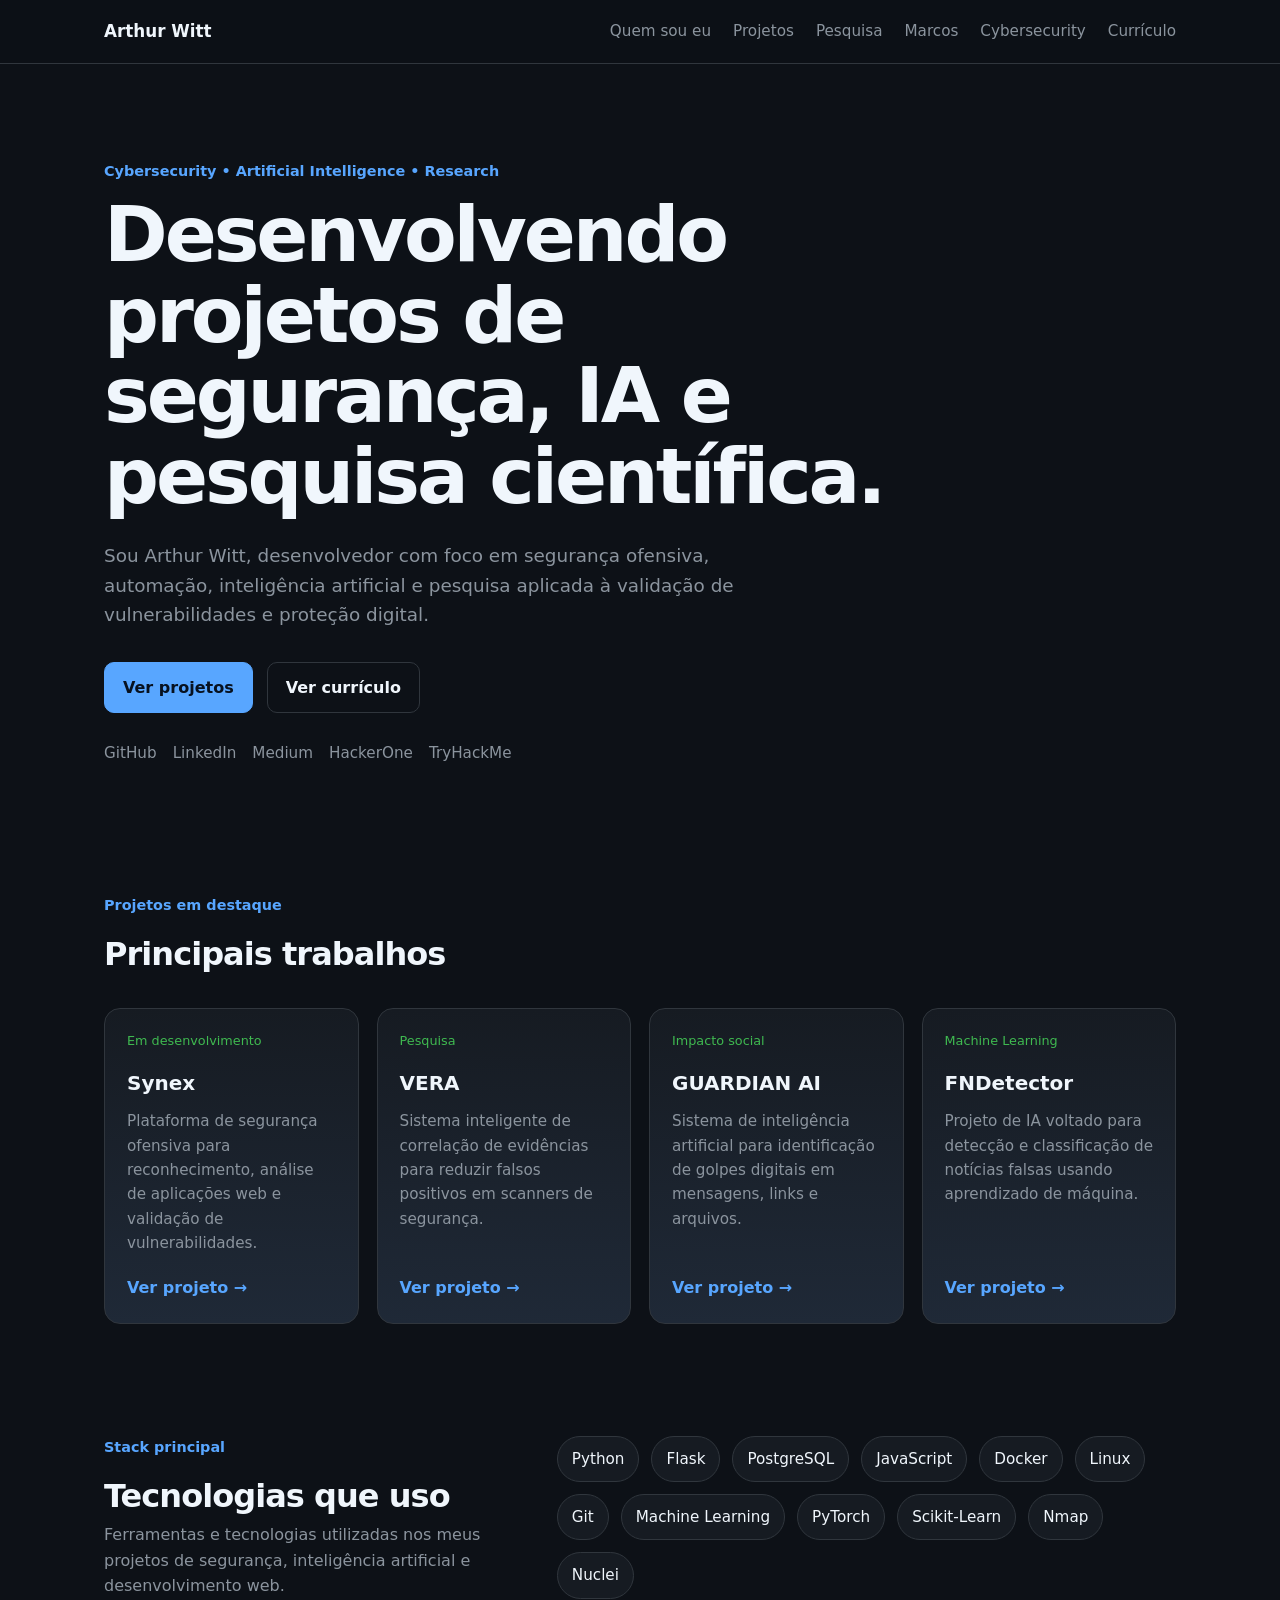
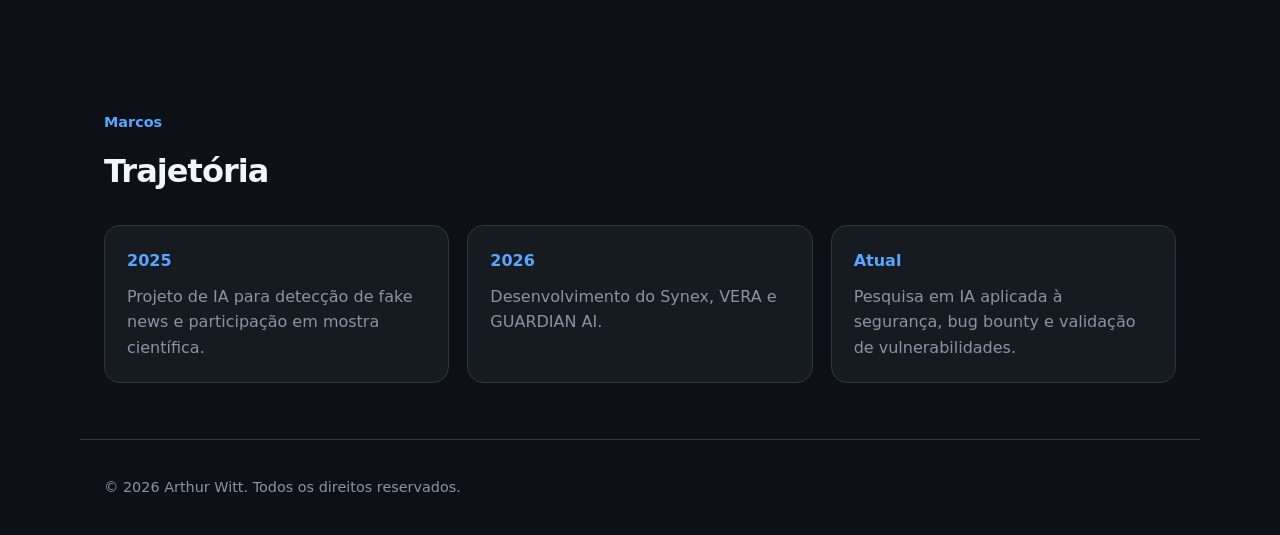
==== index.html @ 699a6fd7 "first commit" ====
<!DOCTYPE html>
<html lang="pt-BR">
<head>
  <meta charset="UTF-8" />
  <meta name="viewport" content="width=device-width, initial-scale=1.0" />

  <title>Arthur Witt | Cybersecurity, AI & Research</title>
  <meta name="description" content="Portfólio de Arthur Witt: cybersecurity, inteligência artificial, pesquisa científica e desenvolvimento de software." />

  <link rel="stylesheet" href="assets/css/home.css" />
</head>
<body>

  <header class="site-header">
    <nav class="navbar">
      <a href="index.html" class="logo">Arthur Witt</a>

      <ul class="nav-links">
        <li><a href="about.html">Quem sou eu</a></li>
        <li><a href="projects.html">Projetos</a></li>
        <li><a href="research.html">Pesquisa</a></li>
        <li><a href="achievements.html">Marcos</a></li>
        <li><a href="cybersecurity.html">Cybersecurity</a></li>
        <li><a href="resume.html">Currículo</a></li>
      </ul>
    </nav>
  </header>

  <main>

    <section class="hero">
      <div class="hero-content">
        <p class="eyebrow">Cybersecurity • Artificial Intelligence • Research</p>

        <h1>Desenvolvendo projetos de segurança, IA e pesquisa científica.</h1>

        <p class="hero-description">
          Sou Arthur Witt, desenvolvedor com foco em segurança ofensiva,
          automação, inteligência artificial e pesquisa aplicada à validação
          de vulnerabilidades e proteção digital.
        </p>

        <div class="hero-actions">
          <a href="projects.html" class="btn btn-primary">Ver projetos</a>
          <a href="resume.html" class="btn btn-secondary">Ver currículo</a>
        </div>

        <div class="social-links">
          <a href="#" target="_blank">GitHub</a>
          <a href="#" target="_blank">LinkedIn</a>
          <a href="#" target="_blank">Medium</a>
          <a href="#" target="_blank">HackerOne</a>
          <a href="#" target="_blank">TryHackMe</a>
        </div>
      </div>
    </section>

    <section class="section">
      <div class="section-header">
        <p class="section-label">Projetos em destaque</p>
        <h2>Principais trabalhos</h2>
      </div>

      <div class="project-grid">
        <article class="project-card">
          <span class="status">Em desenvolvimento</span>
          <h3>Synex</h3>
          <p>
            Plataforma de segurança ofensiva para reconhecimento, análise de
            aplicações web e validação de vulnerabilidades.
          </p>
          <a href="projects/synex.html">Ver projeto →</a>
        </article>

        <article class="project-card">
          <span class="status">Pesquisa</span>
          <h3>VERA</h3>
          <p>
            Sistema inteligente de correlação de evidências para reduzir falsos
            positivos em scanners de segurança.
          </p>
          <a href="projects/vera.html">Ver projeto →</a>
        </article>

        <article class="project-card">
          <span class="status">Impacto social</span>
          <h3>GUARDIAN AI</h3>
          <p>
            Sistema de inteligência artificial para identificação de golpes
            digitais em mensagens, links e arquivos.
          </p>
          <a href="projects/guardian-ai.html">Ver projeto →</a>
        </article>

        <article class="project-card">
          <span class="status">Machine Learning</span>
          <h3>FNDetector</h3>
          <p>
            Projeto de IA voltado para detecção e classificação de notícias
            falsas usando aprendizado de máquina.
          </p>
          <a href="projects/fndetector.html">Ver projeto →</a>
        </article>
      </div>
    </section>

    <section class="section split-section">
      <div>
        <p class="section-label">Stack principal</p>
        <h2>Tecnologias que uso</h2>
        <p class="muted">
          Ferramentas e tecnologias utilizadas nos meus projetos de segurança,
          inteligência artificial e desenvolvimento web.
        </p>
      </div>

      <div class="tech-list">
        <span>Python</span>
        <span>Flask</span>
        <span>PostgreSQL</span>
        <span>JavaScript</span>
        <span>Docker</span>
        <span>Linux</span>
        <span>Git</span>
        <span>Machine Learning</span>
        <span>PyTorch</span>
        <span>Scikit-Learn</span>
        <span>Nmap</span>
        <span>Nuclei</span>
      </div>
    </section>

    <section class="section timeline-preview">
      <div class="section-header">
        <p class="section-label">Marcos</p>
        <h2>Trajetória</h2>
      </div>

      <div class="timeline-grid">
        <div class="timeline-item">
          <span>2025</span>
          <p>Projeto de IA para detecção de fake news e participação em mostra científica.</p>
        </div>

        <div class="timeline-item">
          <span>2026</span>
          <p>Desenvolvimento do Synex, VERA e GUARDIAN AI.</p>
        </div>

        <div class="timeline-item">
          <span>Atual</span>
          <p>Pesquisa em IA aplicada à segurança, bug bounty e validação de vulnerabilidades.</p>
        </div>
      </div>
    </section>

  </main>

  <footer class="site-footer">
    <p>© 2026 Arthur Witt. Todos os direitos reservados.</p>
  </footer>

</body>
</html>
---- assets/css/home.css ----
:root {
  --bg: #0d1117;
  --bg-soft: #161b22;
  --bg-card: #1f2937;
  --border: #30363d;
  --text: #f0f6fc;
  --muted: #8b949e;
  --accent: #58a6ff;
  --accent-hover: #79c0ff;
  --green: #3fb950;
  --radius: 16px;
  --max-width: 1120px;
}

* {
  margin: 0;
  padding: 0;
  box-sizing: border-box;
}

body {
  background: var(--bg);
  color: var(--text);
  font-family: Inter, system-ui, -apple-system, BlinkMacSystemFont, "Segoe UI", sans-serif;
  line-height: 1.6;
}

a {
  color: inherit;
  text-decoration: none;
}

.site-header {
  border-bottom: 1px solid var(--border);
  background: rgba(13, 17, 23, 0.9);
  backdrop-filter: blur(12px);
  position: sticky;
  top: 0;
  z-index: 20;
}

.navbar {
  max-width: var(--max-width);
  margin: 0 auto;
  padding: 18px 24px;
  display: flex;
  align-items: center;
  justify-content: space-between;
}

.logo {
  font-weight: 700;
  font-size: 1.05rem;
}

.nav-links {
  display: flex;
  gap: 22px;
  list-style: none;
  font-size: 0.95rem;
  color: var(--muted);
}

.nav-links a:hover {
  color: var(--accent);
}

.hero {
  max-width: var(--max-width);
  margin: 0 auto;
  padding: 96px 24px 72px;
}

.hero-content {
  max-width: 820px;
}

.eyebrow,
.section-label {
  color: var(--accent);
  font-weight: 600;
  font-size: 0.9rem;
  margin-bottom: 12px;
}

.hero h1 {
  font-size: clamp(2.4rem, 6vw, 4.8rem);
  line-height: 1.05;
  letter-spacing: -0.04em;
  margin-bottom: 24px;
}

.hero-description {
  color: var(--muted);
  font-size: 1.15rem;
  max-width: 720px;
  margin-bottom: 32px;
}

.hero-actions {
  display: flex;
  gap: 14px;
  flex-wrap: wrap;
  margin-bottom: 28px;
}

.btn {
  padding: 12px 18px;
  border-radius: 10px;
  font-weight: 600;
  border: 1px solid var(--border);
}

.btn-primary {
  background: var(--accent);
  color: #07111f;
  border-color: var(--accent);
}

.btn-primary:hover {
  background: var(--accent-hover);
}

.btn-secondary {
  background: transparent;
  color: var(--text);
}

.btn-secondary:hover {
  border-color: var(--accent);
  color: var(--accent);
}

.social-links {
  display: flex;
  gap: 16px;
  flex-wrap: wrap;
  color: var(--muted);
  font-size: 0.95rem;
}

.social-links a:hover {
  color: var(--accent);
}

.section {
  max-width: var(--max-width);
  margin: 0 auto;
  padding: 56px 24px;
}

.section-header {
  margin-bottom: 28px;
}

.section h2 {
  font-size: 2rem;
  letter-spacing: -0.03em;
}

.project-grid {
  display: grid;
  grid-template-columns: repeat(4, 1fr);
  gap: 18px;
}

.project-card {
  background: linear-gradient(180deg, var(--bg-soft), var(--bg-card));
  border: 1px solid var(--border);
  border-radius: var(--radius);
  padding: 22px;
  min-height: 260px;
  display: flex;
  flex-direction: column;
  transition: transform 0.2s ease, border-color 0.2s ease;
}

.project-card:hover {
  transform: translateY(-4px);
  border-color: var(--accent);
}

.status {
  color: var(--green);
  font-size: 0.8rem;
  margin-bottom: 16px;
}

.project-card h3 {
  font-size: 1.25rem;
  margin-bottom: 10px;
}

.project-card p {
  color: var(--muted);
  font-size: 0.95rem;
  flex: 1;
}

.project-card a {
  color: var(--accent);
  margin-top: 20px;
  font-weight: 600;
}

.split-section {
  display: grid;
  grid-template-columns: 0.8fr 1.2fr;
  gap: 40px;
  align-items: start;
}

.muted {
  color: var(--muted);
}

.tech-list {
  display: flex;
  flex-wrap: wrap;
  gap: 12px;
}

.tech-list span {
  border: 1px solid var(--border);
  background: var(--bg-soft);
  color: var(--text);
  padding: 10px 14px;
  border-radius: 999px;
  font-size: 0.95rem;
}

.timeline-grid {
  display: grid;
  grid-template-columns: repeat(3, 1fr);
  gap: 18px;
}

.timeline-item {
  border: 1px solid var(--border);
  border-radius: var(--radius);
  padding: 22px;
  background: var(--bg-soft);
}

.timeline-item span {
  color: var(--accent);
  font-weight: 700;
}

.timeline-item p {
  margin-top: 10px;
  color: var(--muted);
}

.site-footer {
  max-width: var(--max-width);
  margin: 0 auto;
  padding: 36px 24px;
  border-top: 1px solid var(--border);
  color: var(--muted);
  font-size: 0.9rem;
}

@media (max-width: 900px) {
  .nav-links {
    display: none;
  }

  .project-grid {
    grid-template-columns: repeat(2, 1fr);
  }

  .split-section {
    grid-template-columns: 1fr;
  }

  .timeline-grid {
    grid-template-columns: 1fr;
  }
}

@media (max-width: 600px) {
  .hero {
    padding-top: 72px;
  }

  .project-grid {
    grid-template-columns: 1fr;
  }

  .hero-actions {
    flex-direction: column;
  }

  .btn {
    text-align: center;
  }
}
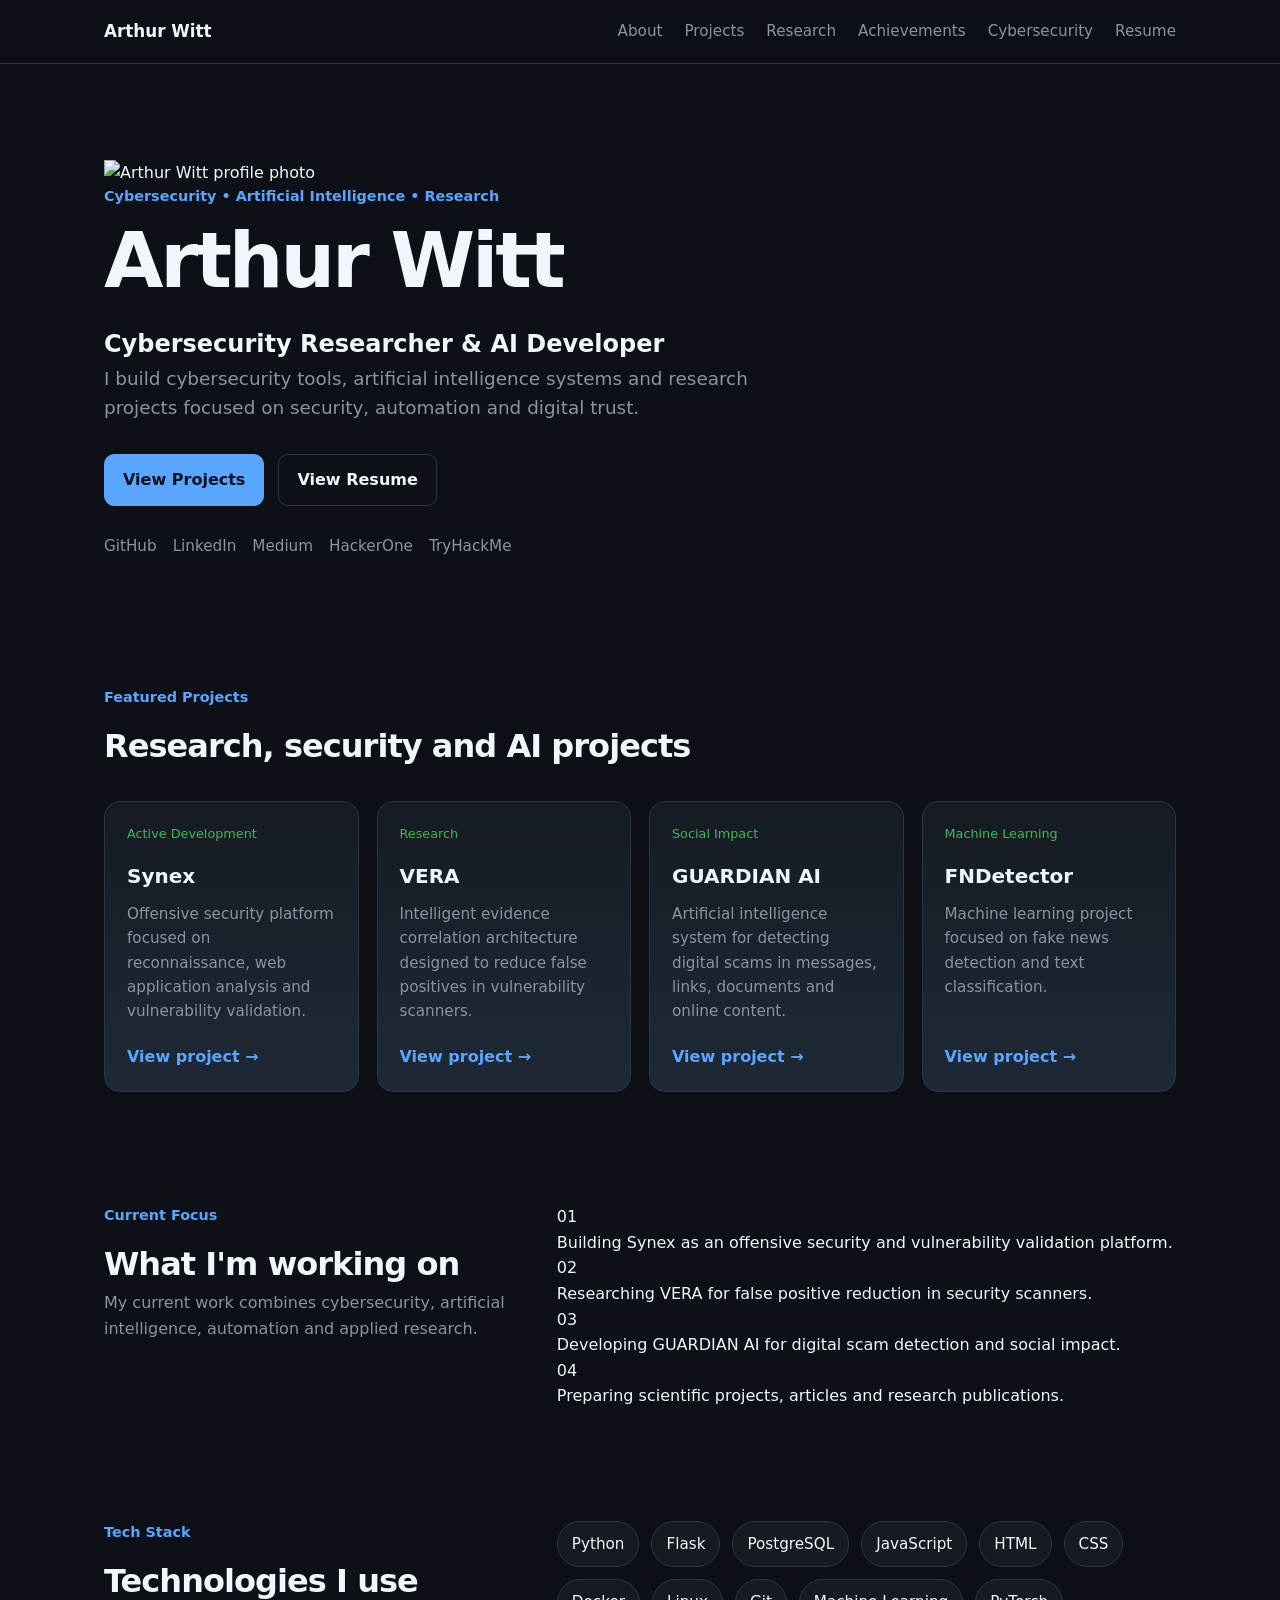
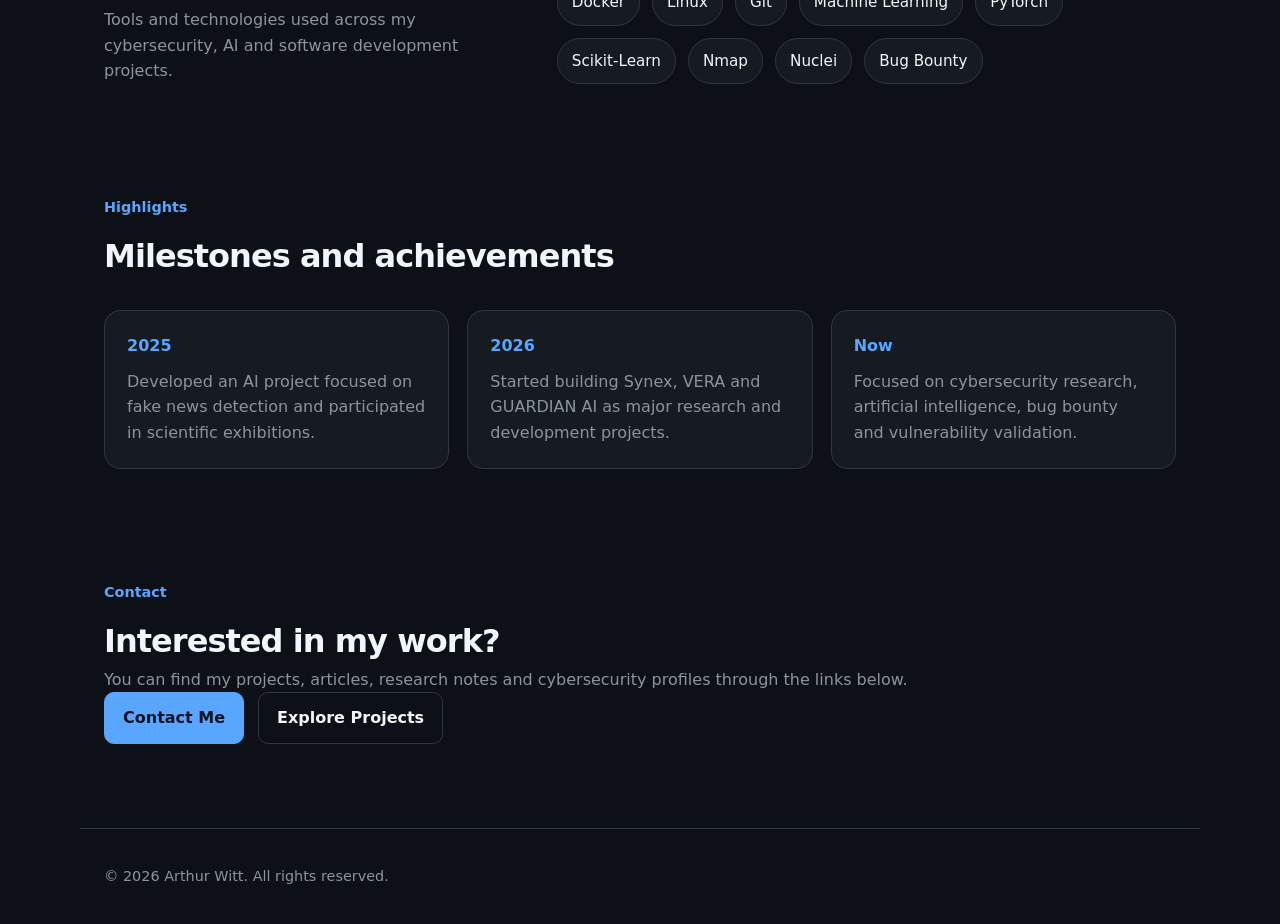
==== commit 2eee01af: "new index" ====
--- a/index.html
+++ b/index.html
@@ -1,14 +1,19 @@
 <!DOCTYPE html>
-<html lang="pt-BR">
+<html lang="en">
 <head>
   <meta charset="UTF-8" />
   <meta name="viewport" content="width=device-width, initial-scale=1.0" />
 
   <title>Arthur Witt | Cybersecurity, AI & Research</title>
-  <meta name="description" content="Portfólio de Arthur Witt: cybersecurity, inteligência artificial, pesquisa científica e desenvolvimento de software." />
+
+  <meta
+    name="description"
+    content="Arthur Witt's personal portfolio focused on cybersecurity, artificial intelligence, research and software development."
+  />
 
   <link rel="stylesheet" href="assets/css/home.css" />
 </head>
+
 <body>
 
   <header class="site-header">
@@ -16,12 +21,12 @@
       <a href="index.html" class="logo">Arthur Witt</a>
 
       <ul class="nav-links">
-        <li><a href="about.html">Quem sou eu</a></li>
-        <li><a href="projects.html">Projetos</a></li>
-        <li><a href="research.html">Pesquisa</a></li>
-        <li><a href="achievements.html">Marcos</a></li>
+        <li><a href="about.html">About</a></li>
+        <li><a href="projects.html">Projects</a></li>
+        <li><a href="research.html">Research</a></li>
+        <li><a href="achievements.html">Achievements</a></li>
         <li><a href="cybersecurity.html">Cybersecurity</a></li>
-        <li><a href="resume.html">Currículo</a></li>
+        <li><a href="resume.html">Resume</a></li>
       </ul>
     </nav>
   </header>
@@ -29,88 +34,135 @@
   <main>
 
     <section class="hero">
+
+      <div class="hero-image">
+        <img
+          src="assets/img/profile.jpg"
+          alt="Arthur Witt profile photo"
+        />
+      </div>
+
       <div class="hero-content">
         <p class="eyebrow">Cybersecurity • Artificial Intelligence • Research</p>
 
-        <h1>Desenvolvendo projetos de segurança, IA e pesquisa científica.</h1>
+        <h1>Arthur Witt</h1>
+
+        <h2>Cybersecurity Researcher & AI Developer</h2>
 
         <p class="hero-description">
-          Sou Arthur Witt, desenvolvedor com foco em segurança ofensiva,
-          automação, inteligência artificial e pesquisa aplicada à validação
-          de vulnerabilidades e proteção digital.
+          I build cybersecurity tools, artificial intelligence systems and
+          research projects focused on security, automation and digital trust.
         </p>
 
         <div class="hero-actions">
-          <a href="projects.html" class="btn btn-primary">Ver projetos</a>
-          <a href="resume.html" class="btn btn-secondary">Ver currículo</a>
+          <a href="projects.html" class="btn btn-primary">View Projects</a>
+          <a href="resume.html" class="btn btn-secondary">View Resume</a>
         </div>
 
         <div class="social-links">
-          <a href="#" target="_blank">GitHub</a>
-          <a href="#" target="_blank">LinkedIn</a>
-          <a href="#" target="_blank">Medium</a>
-          <a href="#" target="_blank">HackerOne</a>
-          <a href="#" target="_blank">TryHackMe</a>
-        </div>
-      </div>
+          <a href="#" target="_blank" rel="noopener noreferrer">GitHub</a>
+          <a href="#" target="_blank" rel="noopener noreferrer">LinkedIn</a>
+          <a href="#" target="_blank" rel="noopener noreferrer">Medium</a>
+          <a href="#" target="_blank" rel="noopener noreferrer">HackerOne</a>
+          <a href="#" target="_blank" rel="noopener noreferrer">TryHackMe</a>
+        </div>
+      </div>
+
     </section>
 
     <section class="section">
       <div class="section-header">
-        <p class="section-label">Projetos em destaque</p>
-        <h2>Principais trabalhos</h2>
+        <p class="section-label">Featured Projects</p>
+        <h2>Research, security and AI projects</h2>
       </div>
 
       <div class="project-grid">
-        <article class="project-card">
-          <span class="status">Em desenvolvimento</span>
+
+        <article class="project-card">
+          <span class="status">Active Development</span>
           <h3>Synex</h3>
           <p>
-            Plataforma de segurança ofensiva para reconhecimento, análise de
-            aplicações web e validação de vulnerabilidades.
-          </p>
-          <a href="projects/synex.html">Ver projeto →</a>
-        </article>
-
-        <article class="project-card">
-          <span class="status">Pesquisa</span>
+            Offensive security platform focused on reconnaissance,
+            web application analysis and vulnerability validation.
+          </p>
+          <a href="projects/synex.html">View project →</a>
+        </article>
+
+        <article class="project-card">
+          <span class="status">Research</span>
           <h3>VERA</h3>
           <p>
-            Sistema inteligente de correlação de evidências para reduzir falsos
-            positivos em scanners de segurança.
-          </p>
-          <a href="projects/vera.html">Ver projeto →</a>
-        </article>
-
-        <article class="project-card">
-          <span class="status">Impacto social</span>
+            Intelligent evidence correlation architecture designed to reduce
+            false positives in vulnerability scanners.
+          </p>
+          <a href="projects/vera.html">View project →</a>
+        </article>
+
+        <article class="project-card">
+          <span class="status">Social Impact</span>
           <h3>GUARDIAN AI</h3>
           <p>
-            Sistema de inteligência artificial para identificação de golpes
-            digitais em mensagens, links e arquivos.
-          </p>
-          <a href="projects/guardian-ai.html">Ver projeto →</a>
+            Artificial intelligence system for detecting digital scams in
+            messages, links, documents and online content.
+          </p>
+          <a href="projects/guardian-ai.html">View project →</a>
         </article>
 
         <article class="project-card">
           <span class="status">Machine Learning</span>
           <h3>FNDetector</h3>
           <p>
-            Projeto de IA voltado para detecção e classificação de notícias
-            falsas usando aprendizado de máquina.
-          </p>
-          <a href="projects/fndetector.html">Ver projeto →</a>
-        </article>
+            Machine learning project focused on fake news detection and
+            text classification.
+          </p>
+          <a href="projects/fndetector.html">View project →</a>
+        </article>
+
       </div>
     </section>
 
     <section class="section split-section">
       <div>
-        <p class="section-label">Stack principal</p>
-        <h2>Tecnologias que uso</h2>
+        <p class="section-label">Current Focus</p>
+        <h2>What I'm working on</h2>
+
         <p class="muted">
-          Ferramentas e tecnologias utilizadas nos meus projetos de segurança,
-          inteligência artificial e desenvolvimento web.
+          My current work combines cybersecurity, artificial intelligence,
+          automation and applied research.
+        </p>
+      </div>
+
+      <div class="focus-list">
+        <div class="focus-item">
+          <span>01</span>
+          <p>Building Synex as an offensive security and vulnerability validation platform.</p>
+        </div>
+
+        <div class="focus-item">
+          <span>02</span>
+          <p>Researching VERA for false positive reduction in security scanners.</p>
+        </div>
+
+        <div class="focus-item">
+          <span>03</span>
+          <p>Developing GUARDIAN AI for digital scam detection and social impact.</p>
+        </div>
+
+        <div class="focus-item">
+          <span>04</span>
+          <p>Preparing scientific projects, articles and research publications.</p>
+        </div>
+      </div>
+    </section>
+
+    <section class="section split-section">
+      <div>
+        <p class="section-label">Tech Stack</p>
+        <h2>Technologies I use</h2>
+
+        <p class="muted">
+          Tools and technologies used across my cybersecurity, AI and
+          software development projects.
         </p>
       </div>
 
@@ -119,6 +171,8 @@
         <span>Flask</span>
         <span>PostgreSQL</span>
         <span>JavaScript</span>
+        <span>HTML</span>
+        <span>CSS</span>
         <span>Docker</span>
         <span>Linux</span>
         <span>Git</span>
@@ -127,38 +181,66 @@
         <span>Scikit-Learn</span>
         <span>Nmap</span>
         <span>Nuclei</span>
-      </div>
-    </section>
-
-    <section class="section timeline-preview">
+        <span>Bug Bounty</span>
+      </div>
+    </section>
+
+    <section class="section">
       <div class="section-header">
-        <p class="section-label">Marcos</p>
-        <h2>Trajetória</h2>
+        <p class="section-label">Highlights</p>
+        <h2>Milestones and achievements</h2>
       </div>
 
       <div class="timeline-grid">
+
         <div class="timeline-item">
           <span>2025</span>
-          <p>Projeto de IA para detecção de fake news e participação em mostra científica.</p>
+          <p>
+            Developed an AI project focused on fake news detection and
+            participated in scientific exhibitions.
+          </p>
         </div>
 
         <div class="timeline-item">
           <span>2026</span>
-          <p>Desenvolvimento do Synex, VERA e GUARDIAN AI.</p>
+          <p>
+            Started building Synex, VERA and GUARDIAN AI as major research
+            and development projects.
+          </p>
         </div>
 
         <div class="timeline-item">
-          <span>Atual</span>
-          <p>Pesquisa em IA aplicada à segurança, bug bounty e validação de vulnerabilidades.</p>
-        </div>
+          <span>Now</span>
+          <p>
+            Focused on cybersecurity research, artificial intelligence,
+            bug bounty and vulnerability validation.
+          </p>
+        </div>
+
+      </div>
+    </section>
+
+    <section class="section contact-preview">
+      <p class="section-label">Contact</p>
+
+      <h2>Interested in my work?</h2>
+
+      <p class="muted">
+        You can find my projects, articles, research notes and cybersecurity
+        profiles through the links below.
+      </p>
+
+      <div class="hero-actions">
+        <a href="contact.html" class="btn btn-primary">Contact Me</a>
+        <a href="projects.html" class="btn btn-secondary">Explore Projects</a>
       </div>
     </section>
 
   </main>
 
   <footer class="site-footer">
-    <p>© 2026 Arthur Witt. Todos os direitos reservados.</p>
+    <p>© 2026 Arthur Witt. All rights reserved.</p>
   </footer>
 
 </body>
-</html>+</html>
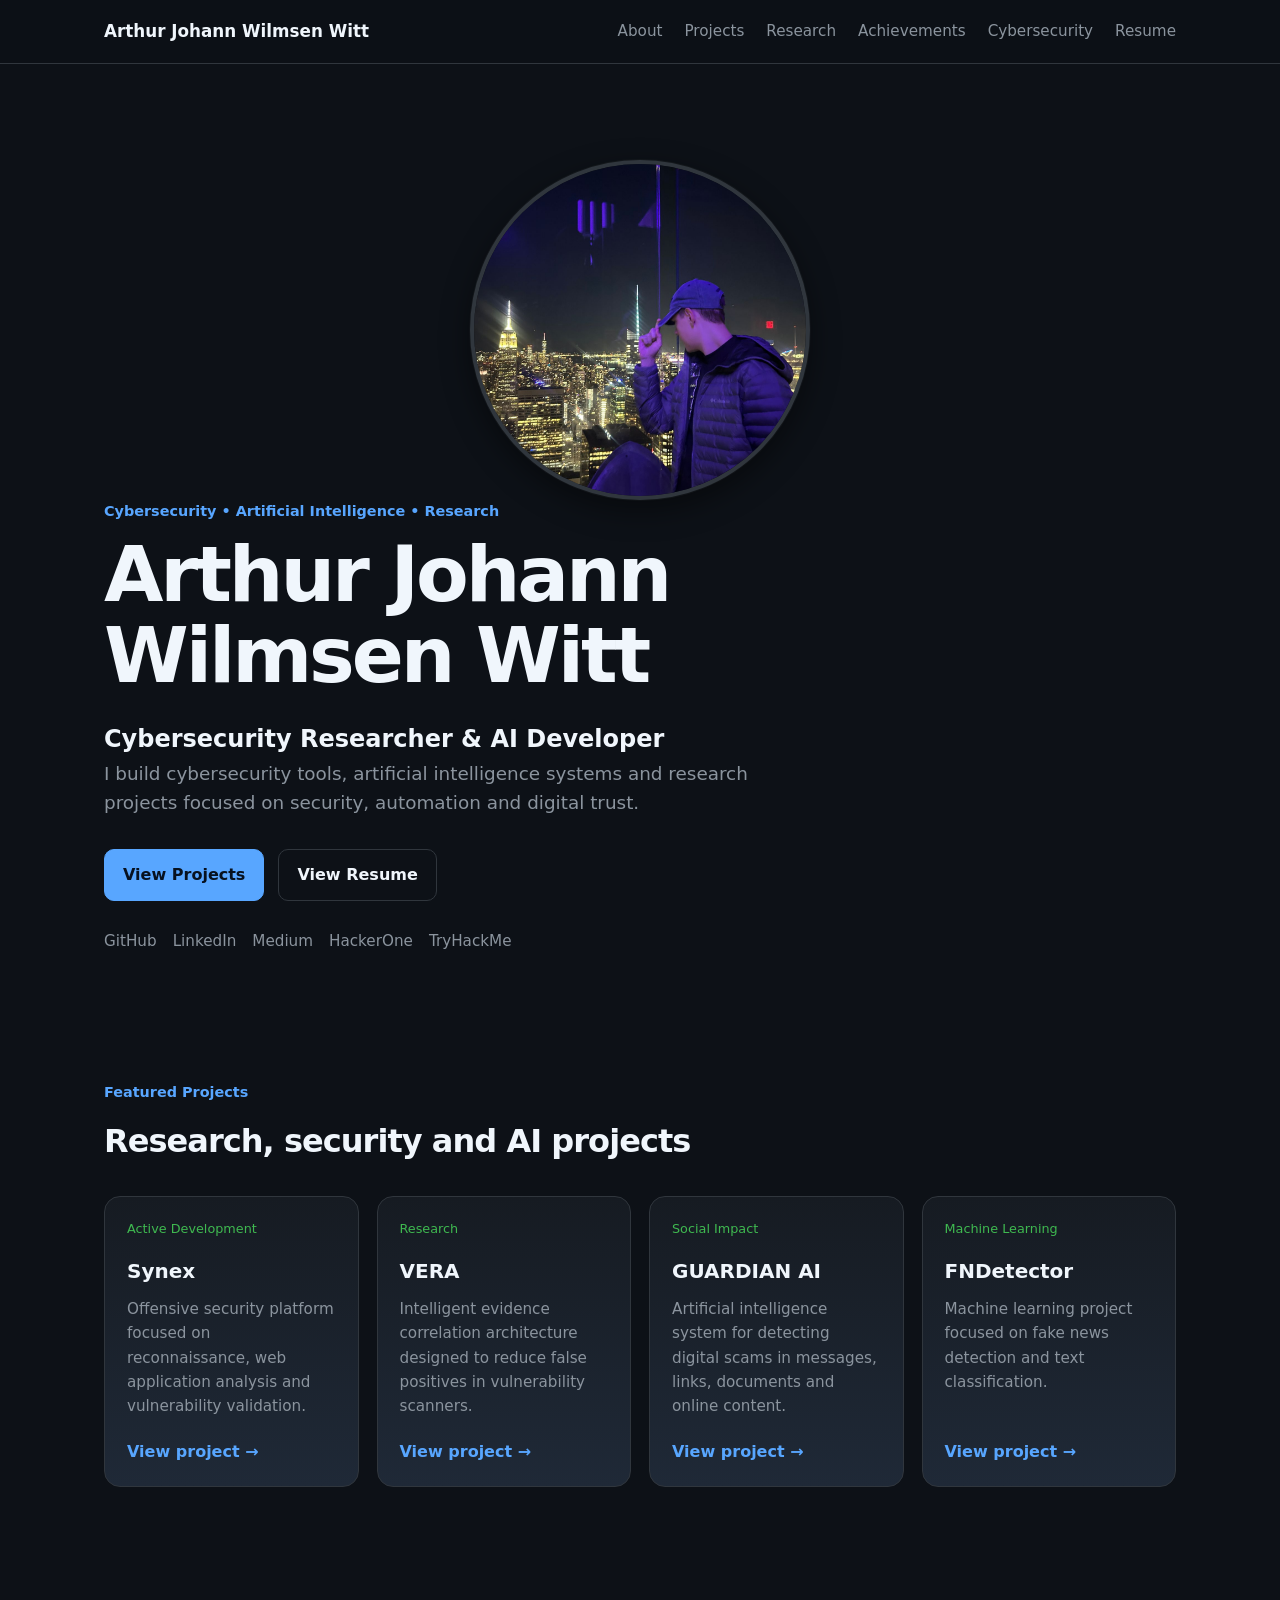
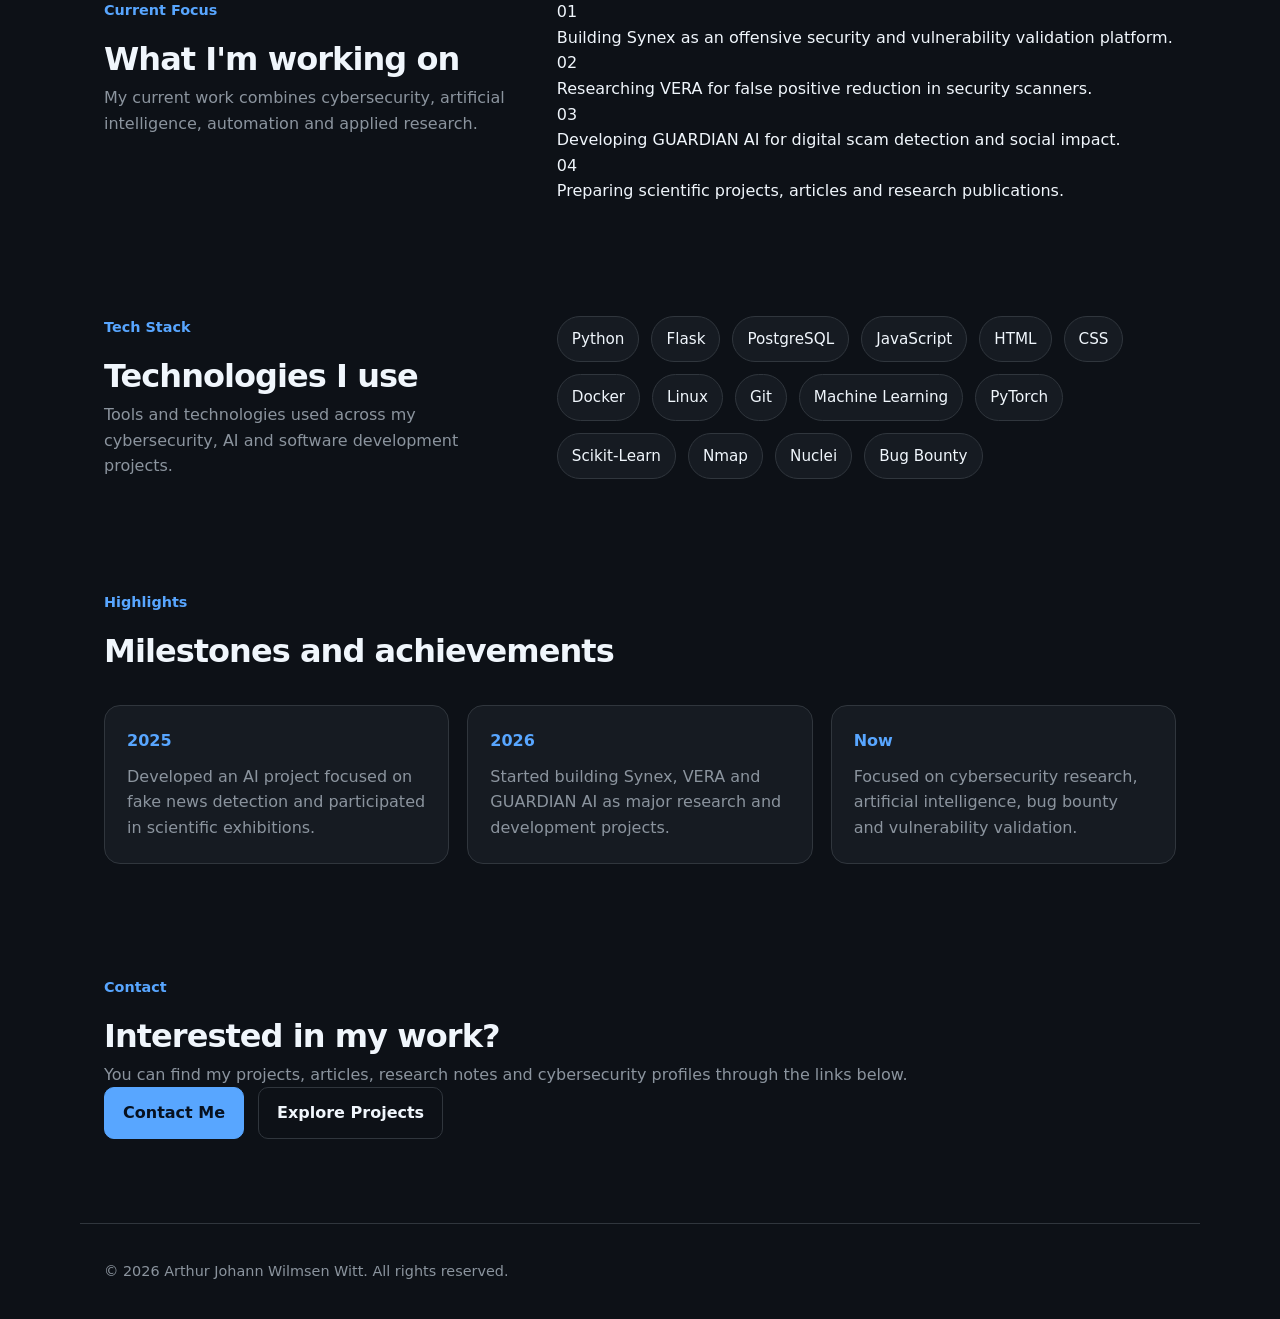
==== commit 05b86aac: "new website V1" ====
--- a/index.html
+++ b/index.html
@@ -4,11 +4,11 @@
   <meta charset="UTF-8" />
   <meta name="viewport" content="width=device-width, initial-scale=1.0" />
 
-  <title>Arthur Witt | Cybersecurity, AI & Research</title>
+  <title>Arthur Johann Wilmsen Witt | Cybersecurity, AI & Research</title>
 
   <meta
     name="description"
-    content="Arthur Witt's personal portfolio focused on cybersecurity, artificial intelligence, research and software development."
+    content="Arthur Johann Wilmsen Witt's personal portfolio focused on cybersecurity, artificial intelligence, research and software development."
   />
 
   <link rel="stylesheet" href="assets/css/home.css" />
@@ -18,7 +18,7 @@
 
   <header class="site-header">
     <nav class="navbar">
-      <a href="index.html" class="logo">Arthur Witt</a>
+      <a href="index.html" class="logo">Arthur Johann Wilmsen Witt</a>
 
       <ul class="nav-links">
         <li><a href="about.html">About</a></li>
@@ -37,15 +37,15 @@
 
       <div class="hero-image">
         <img
-          src="assets/img/profile.jpg"
-          alt="Arthur Witt profile photo"
+          src="assets/img/profile2.jpeg"
+          alt="Arthur Johann Wilmsen Witt profile photo"
         />
       </div>
 
       <div class="hero-content">
         <p class="eyebrow">Cybersecurity • Artificial Intelligence • Research</p>
 
-        <h1>Arthur Witt</h1>
+        <h1>Arthur Johann Wilmsen Witt</h1>
 
         <h2>Cybersecurity Researcher & AI Developer</h2>
 
@@ -60,11 +60,11 @@
         </div>
 
         <div class="social-links">
-          <a href="#" target="_blank" rel="noopener noreferrer">GitHub</a>
-          <a href="#" target="_blank" rel="noopener noreferrer">LinkedIn</a>
-          <a href="#" target="_blank" rel="noopener noreferrer">Medium</a>
-          <a href="#" target="_blank" rel="noopener noreferrer">HackerOne</a>
-          <a href="#" target="_blank" rel="noopener noreferrer">TryHackMe</a>
+          <a href="https://github.com/arthurjww" target="_blank" rel="noopener noreferrer">GitHub</a>
+          <a href="https://www.linkedin.com/in/arthur-witt-a4a8b531b/" target="_blank" rel="noopener noreferrer">LinkedIn</a>
+          <a href="https://medium.com/@arthurjww" target="_blank" rel="noopener noreferrer">Medium</a>
+          <a href="https://hackerone.com/tenebris_venator" target="_blank" rel="noopener noreferrer">HackerOne</a>
+          <a href="https://tryhackme.com/p/arthurjww" target="_blank" rel="noopener noreferrer">TryHackMe</a>
         </div>
       </div>
 
@@ -239,7 +239,7 @@
   </main>
 
   <footer class="site-footer">
-    <p>© 2026 Arthur Witt. All rights reserved.</p>
+    <p>© 2026 Arthur Johann Wilmsen Witt. All rights reserved.</p>
   </footer>
 
 </body>
--- a/assets/css/home.css
+++ b/assets/css/home.css
@@ -278,7 +278,40 @@
     grid-template-columns: 1fr;
   }
 }
-
+.hero-image {
+    display: flex;
+    justify-content: center;
+    align-items: center;
+}
+
+.hero-image img {
+    width: 340px;
+    height: 340px;
+
+    object-fit: cover;
+
+    border-radius: 50%;
+
+    border: 4px solid #30363d;
+
+    background: #161b22;
+
+    box-shadow:
+        0 0 0 1px rgba(255,255,255,0.03),
+        0 10px 30px rgba(0,0,0,0.45);
+
+    transition:
+        transform .25s ease,
+        box-shadow .25s ease;
+}
+
+.hero-image img:hover {
+    transform: scale(1.03);
+
+    box-shadow:
+        0 0 0 1px rgba(88,166,255,.25),
+        0 15px 40px rgba(0,0,0,.55);
+}
 @media (max-width: 600px) {
   .hero {
     padding-top: 72px;
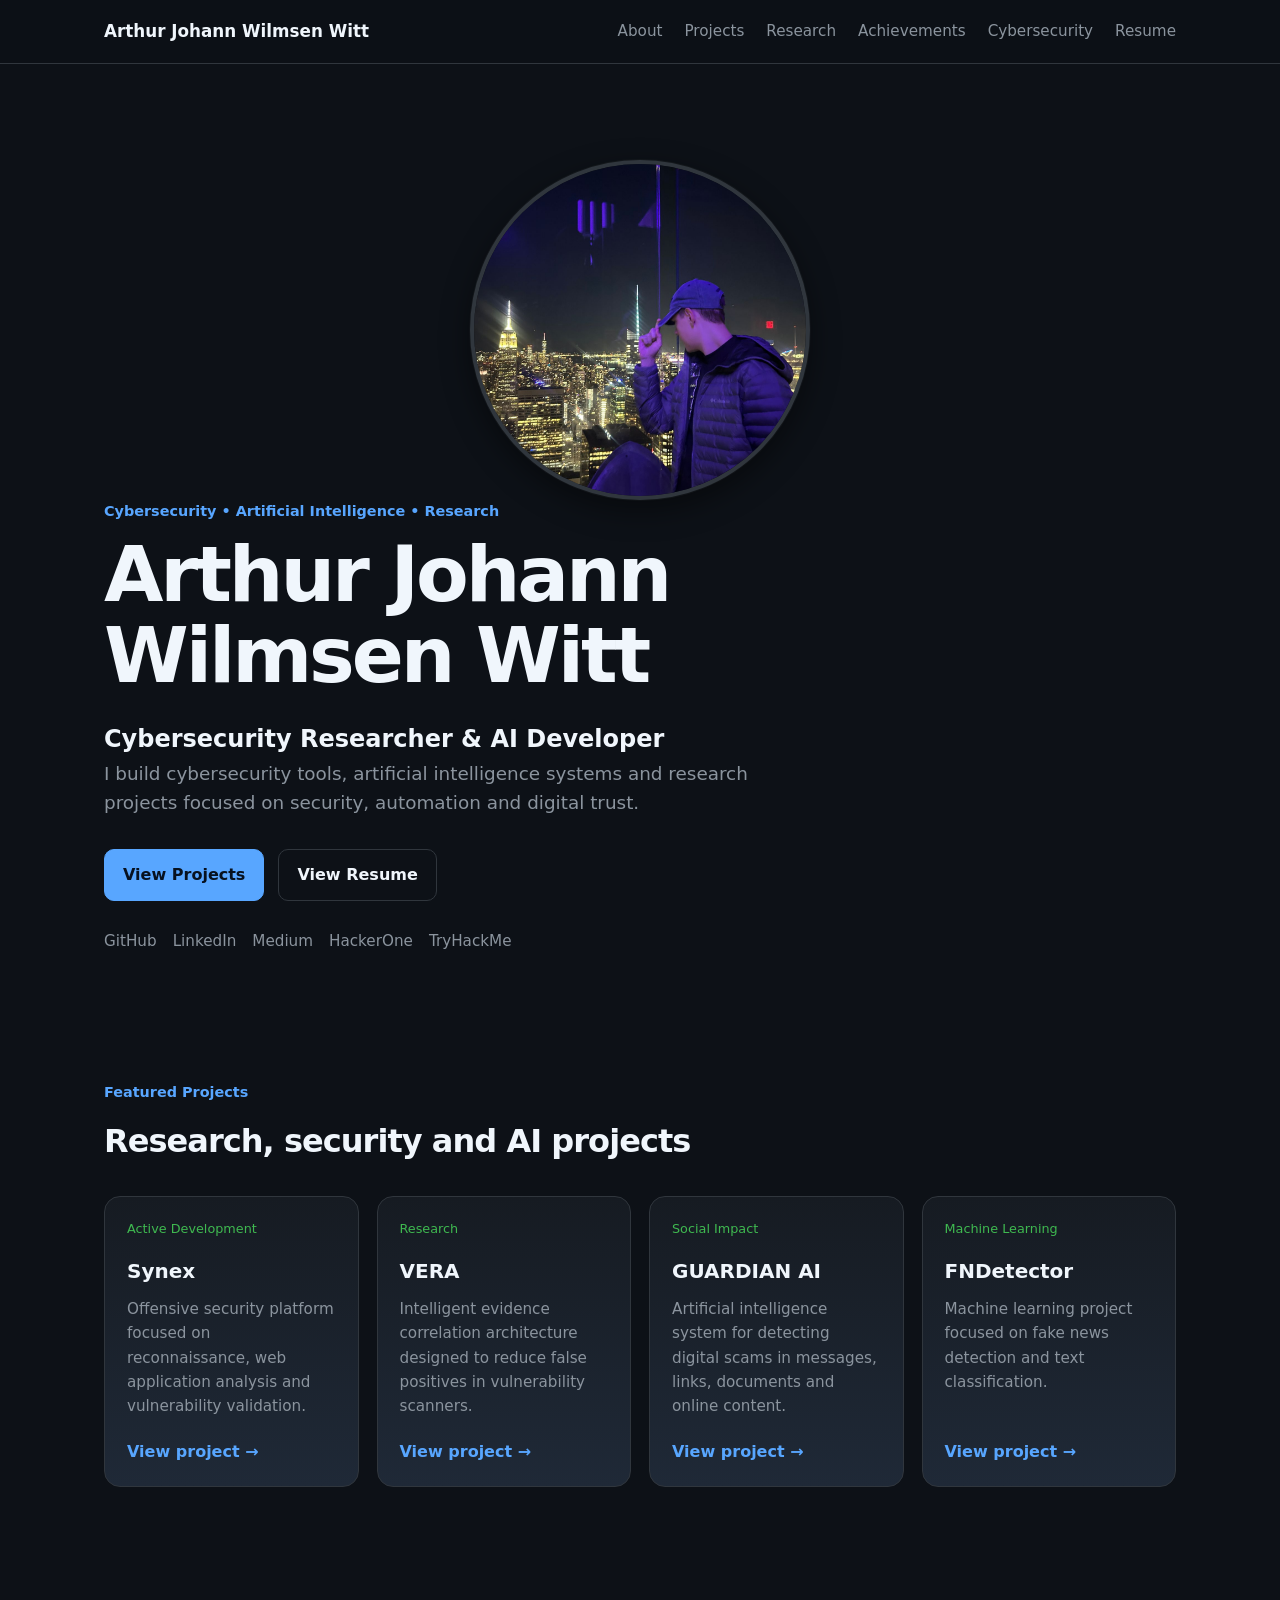
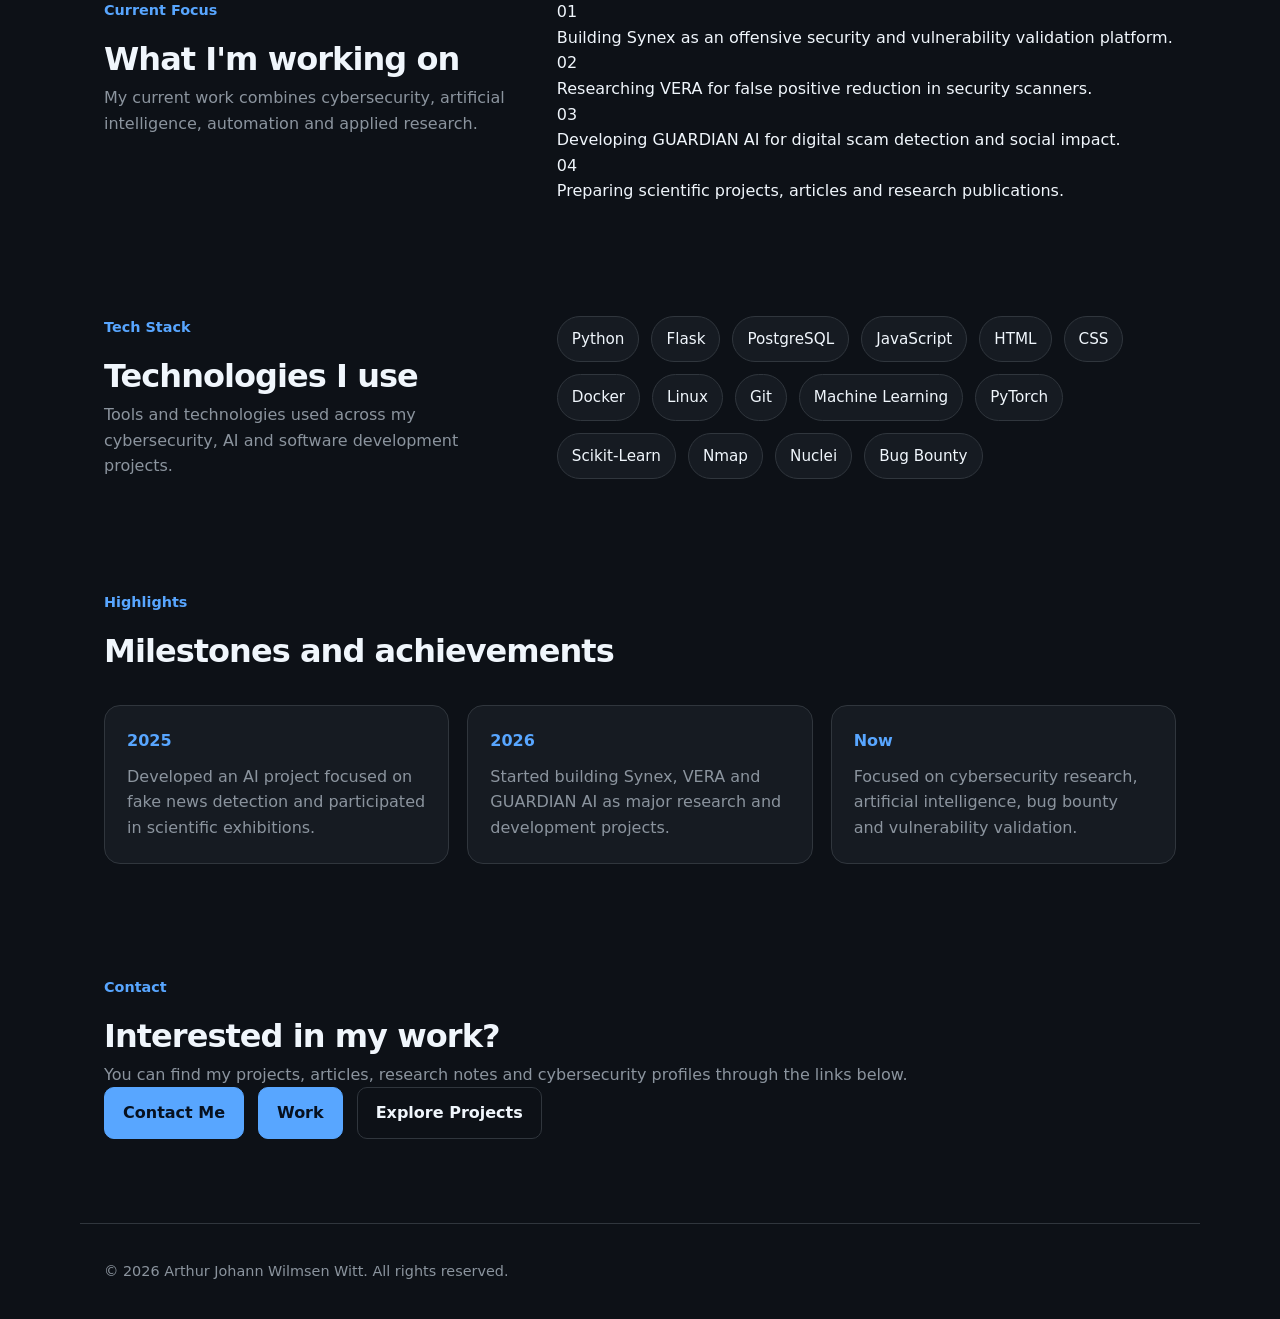
==== commit 5b222d01: "continuation" ====
--- a/index.html
+++ b/index.html
@@ -232,6 +232,7 @@
 
       <div class="hero-actions">
         <a href="contact.html" class="btn btn-primary">Contact Me</a>
+        <a href="work.html" class="btn btn-primary">Work</a>
         <a href="projects.html" class="btn btn-secondary">Explore Projects</a>
       </div>
     </section>
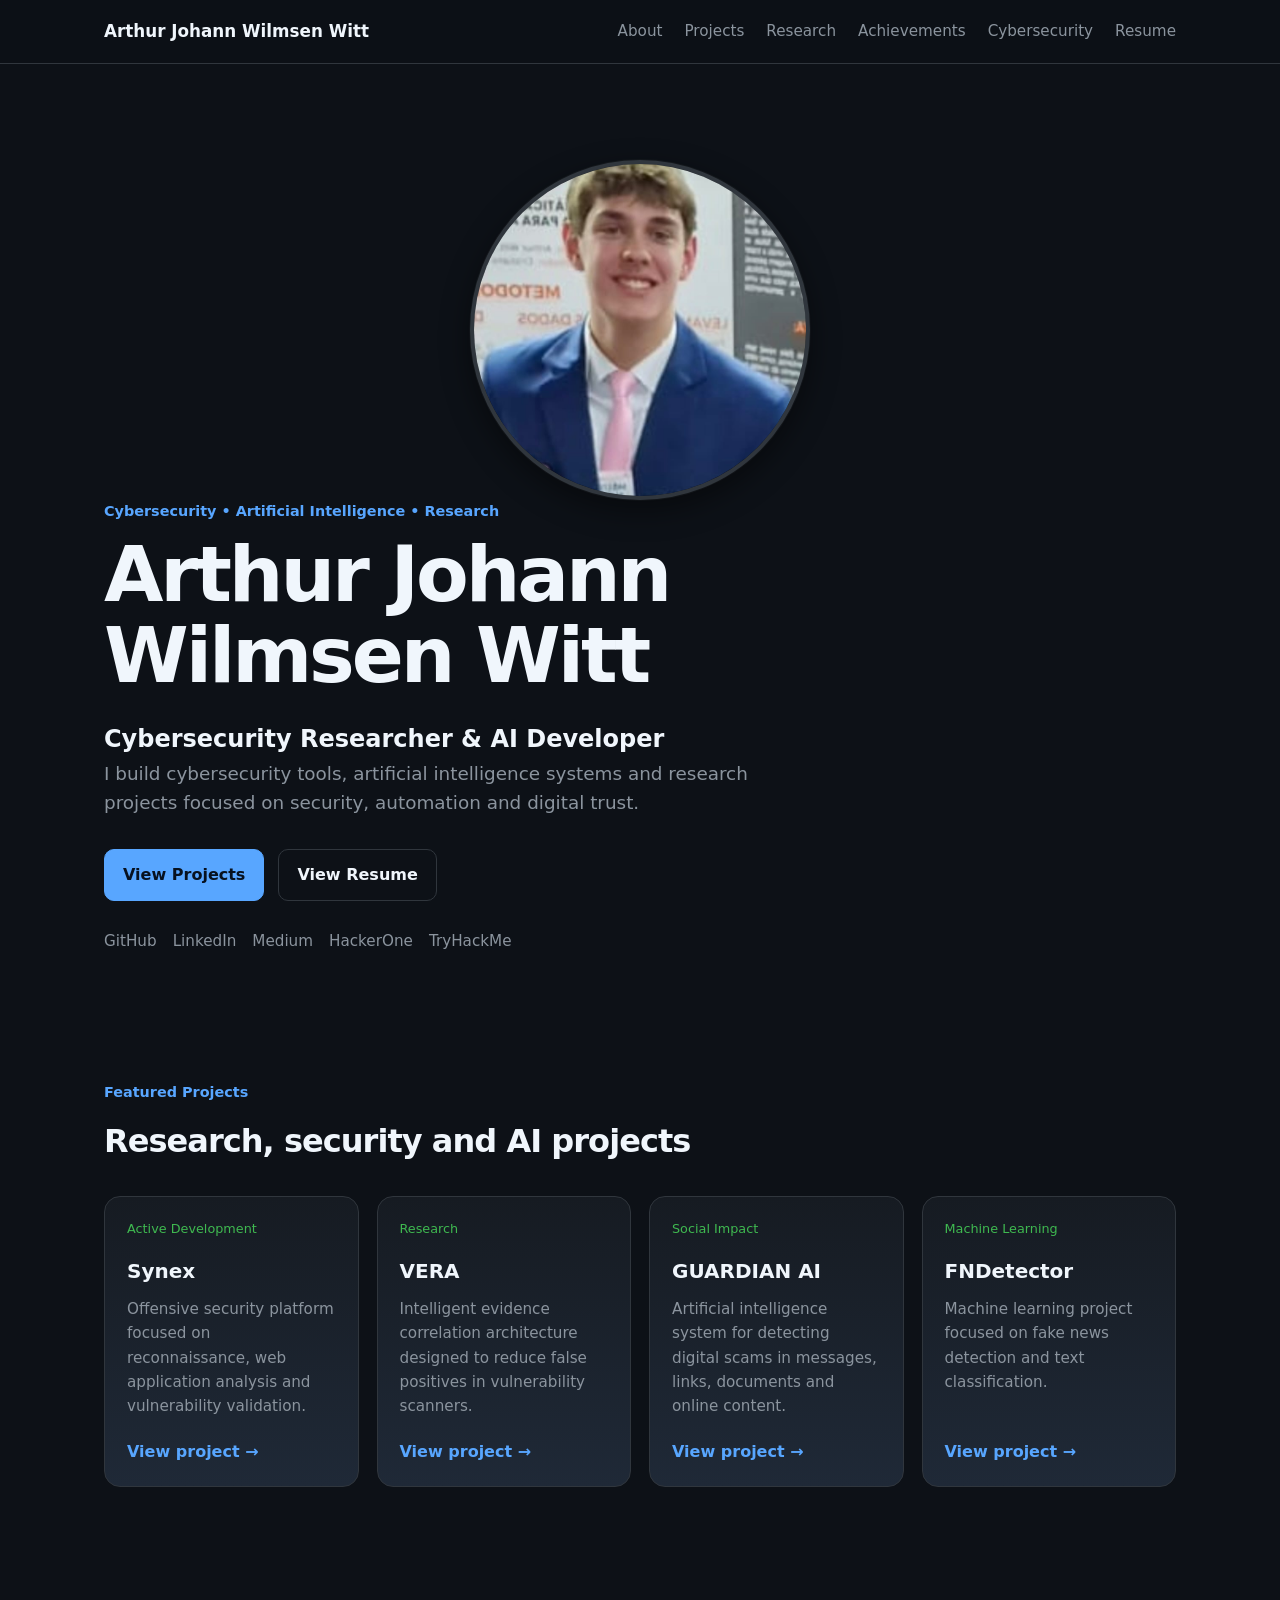
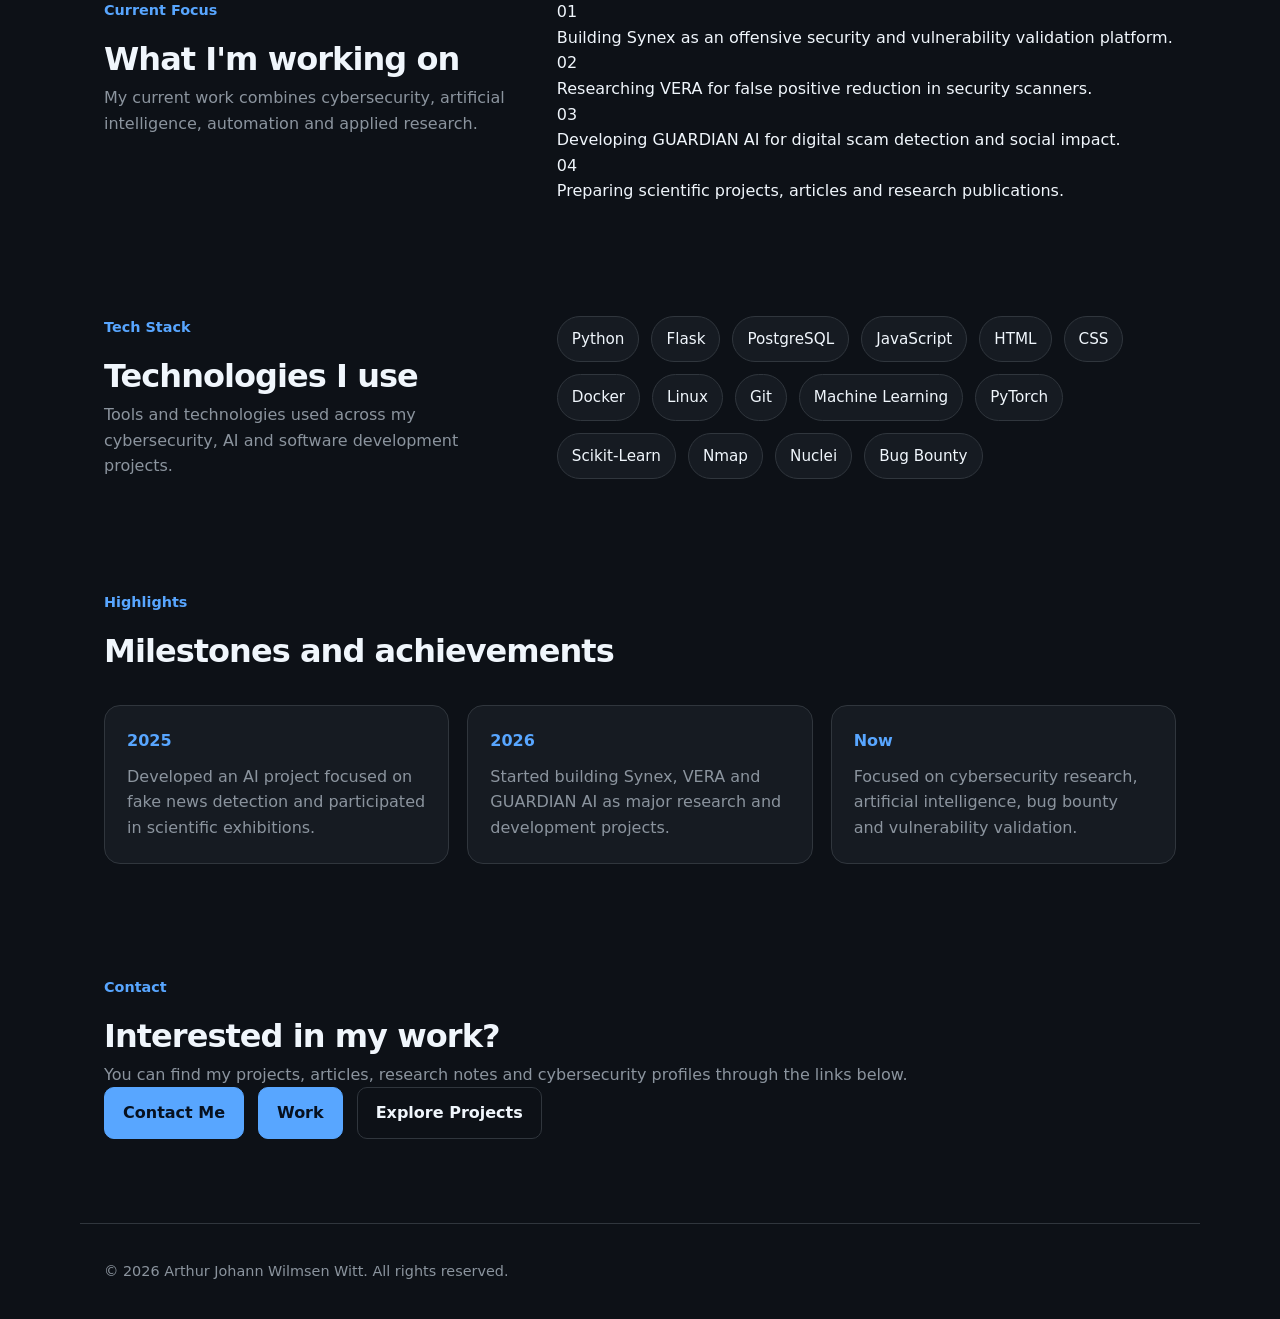
==== commit 5050c2ac: "Add files via upload" ====
--- a/index.html
+++ b/index.html
@@ -37,7 +37,7 @@
 
       <div class="hero-image">
         <img
-          src="assets/img/profile2.jpeg"
+          src="assets/img/profile.jpeg"
           alt="Arthur Johann Wilmsen Witt profile photo"
         />
       </div>
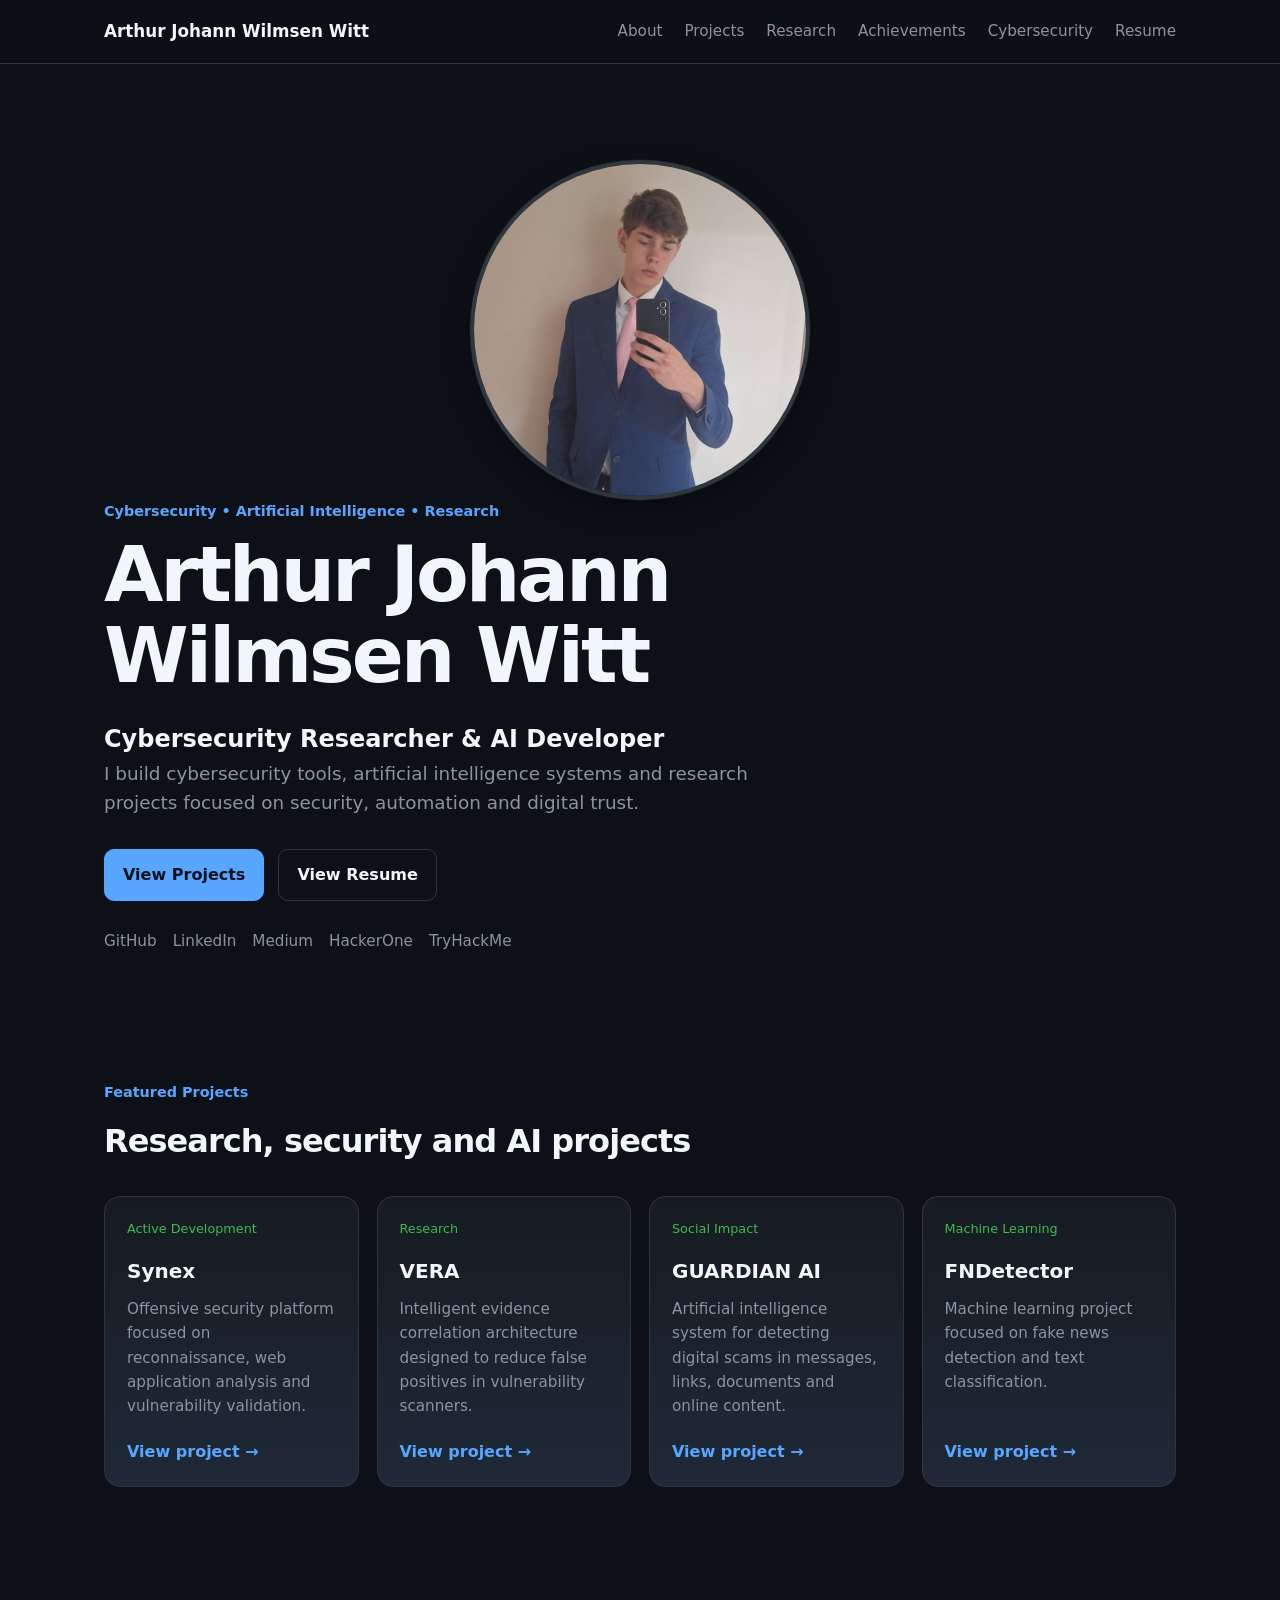
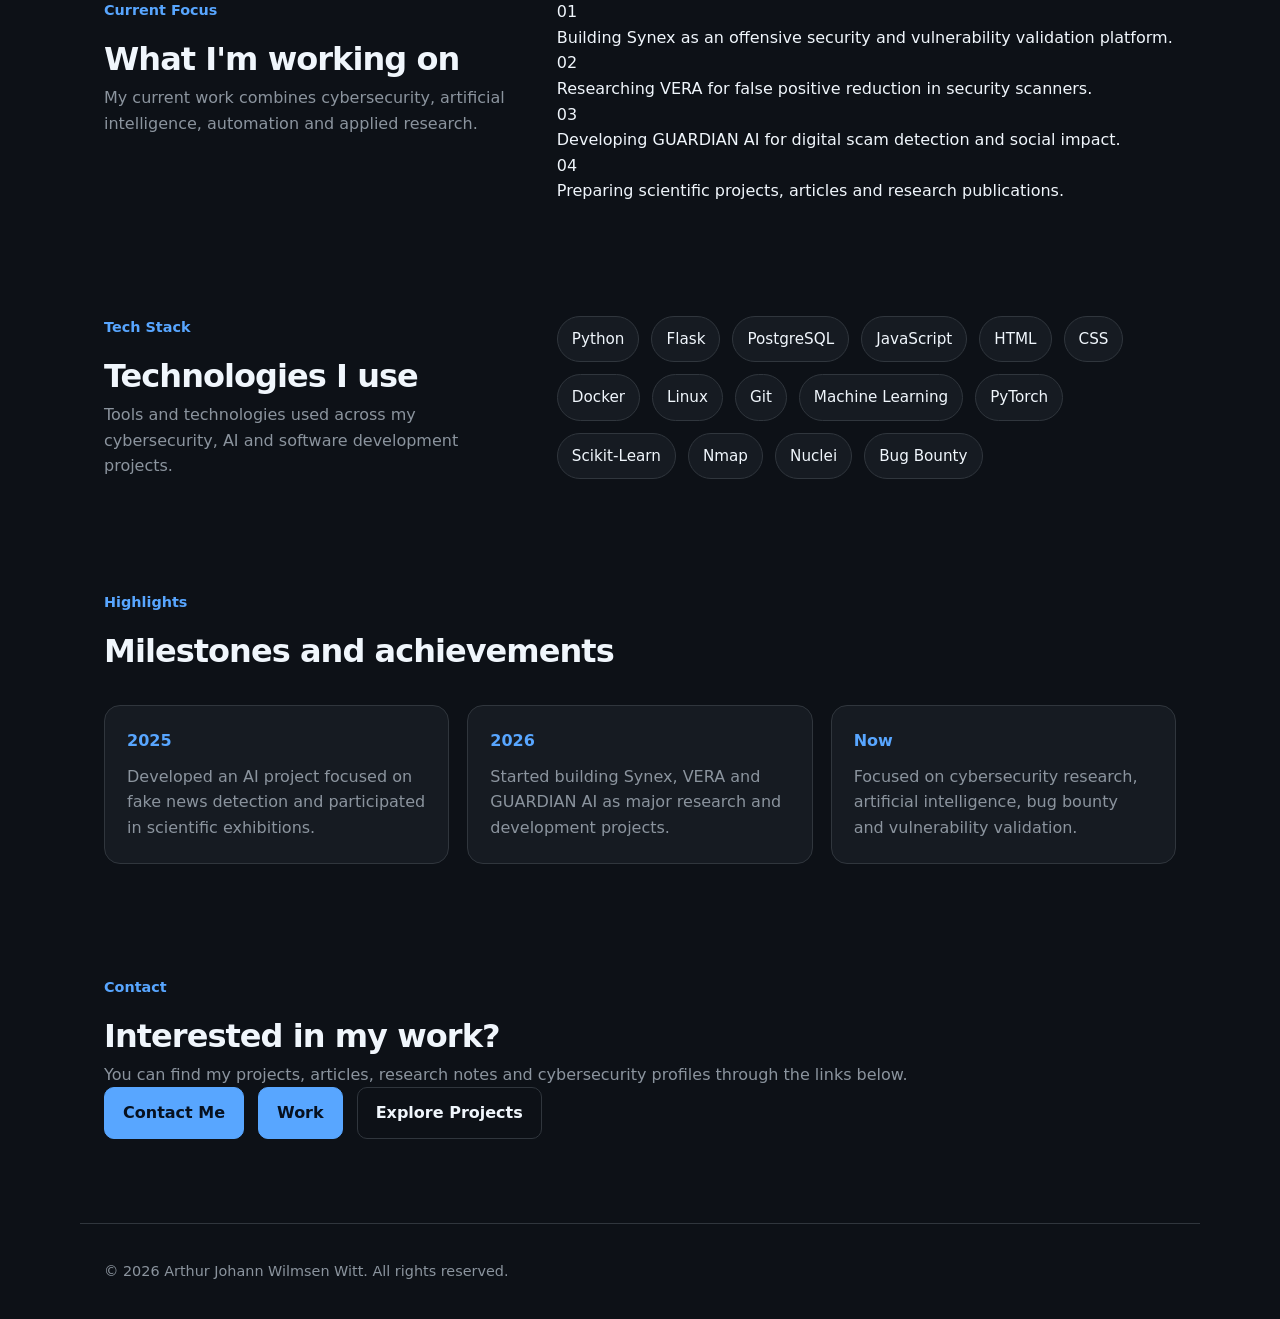
==== commit 40e55a9f: "Update index.html" ====
--- a/index.html
+++ b/index.html
@@ -37,7 +37,7 @@
 
       <div class="hero-image">
         <img
-          src="assets/img/profile.jpeg"
+          src="assets/img/profile2.jpeg"
           alt="Arthur Johann Wilmsen Witt profile photo"
         />
       </div>
